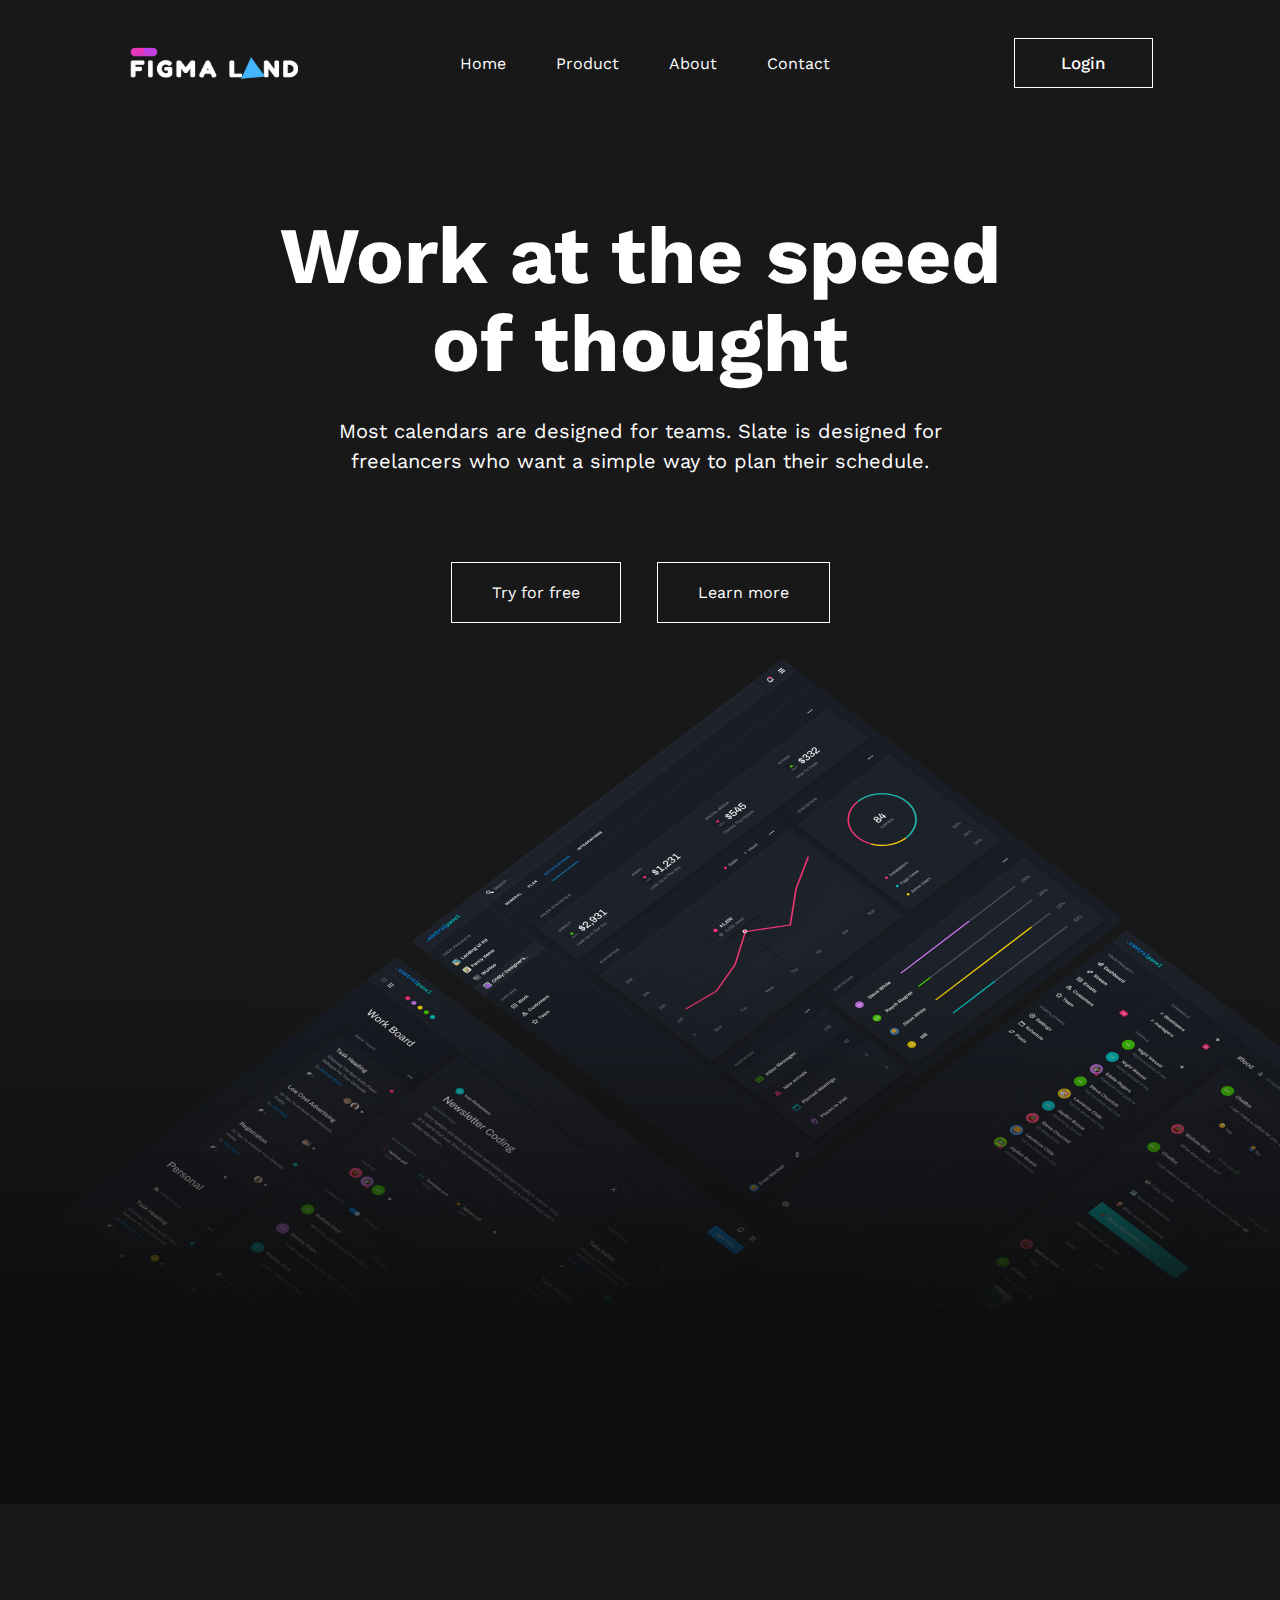
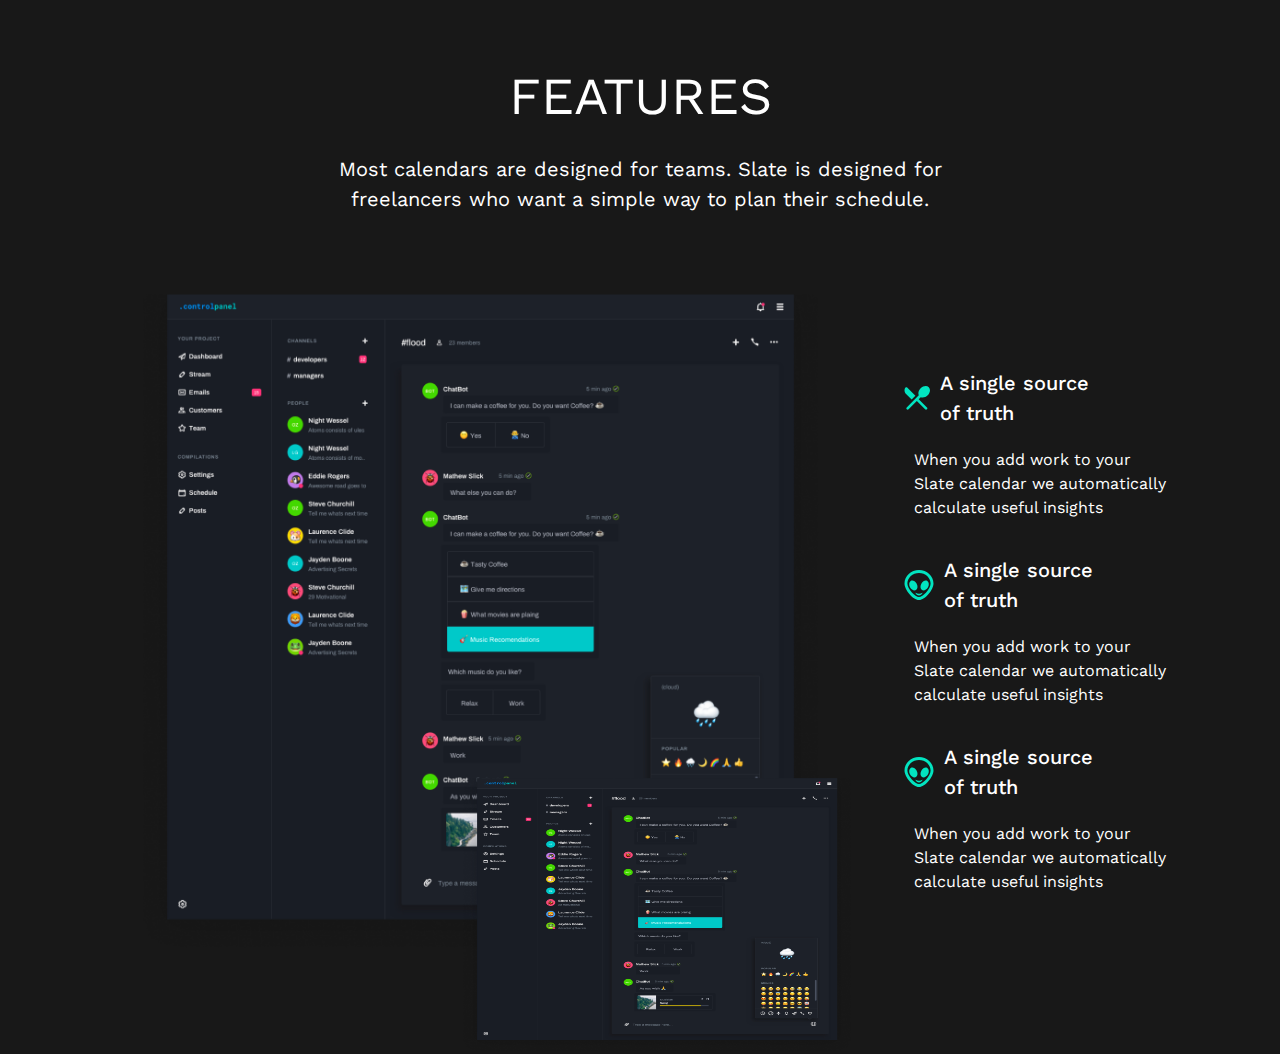
==== lesson-03/index.html @ 3394e448 "Add lesson 3" ====
<!DOCTYPE html>
<html lang="en">
  <head>
    <meta charset="UTF-8" />
    <meta name="viewport" content="width=device-width, initial-scale=1.0" />
    <title>Макет 1</title>
    <link rel="stylesheet" href="./styles/index.css" />
  </head>
  <body>
    <header class="header">
      <div class="header__inner">
        <img class="logo" src="./images/logo.svg" alt="Логотип" />
        <nav class="header__nav">
          <ul class="header__list">
            <li class="header__item">
              <a href="#" class="header__link"> Home </a>
            </li>
            <li class="header__item">
              <a href="#" class="header__link"> Product </a>
            </li>
            <li class="header__item">
              <a href="#" class="header__link"> About </a>
            </li>
            <li class="header__item">
              <a href="#" class="header__link"> Contact </a>
            </li>
          </ul>
        </nav>
        <button class="header__button button button--small">Login</button>
      </div>
    </header>
    <main>
      <section class="welcome-section">
        <h1 class="welcome-section__title">
          Work at the speed <br />
          of thought
        </h1>
        <p class="welcome-section__subtitle">
          Most calendars are designed for teams. Slate is designed for <br />
          freelancers who want a simple way to plan their schedule.
        </p>
        <div class="welcome-section__links">
          <a href="#" class="welcome-section__link button button--large">
            Try for free
          </a>
          <a href="#" class="welcome-section__link button button--large">
            Learn more
          </a>
        </div>
        <img src="./images/screens.png" alt="Графики" class="welcome-section__img" />
        <div class="welcome-section__gradient">
      </section>
      <section class="features-section">
        <h2 class="features-section__title section__title">
          features
        </h2>
        <p class="features-section__subtitle section__subtitle">
          Most calendars are designed for teams. Slate is designed for <br>
          freelancers who want a simple way to plan their schedule.
        </p>
        <div class="flex justify-center">
          <div class="features-section__content">
            <div class="features-section__images">
              <img src="./images/panel.png" alt="Панель инструментов" class="features-section__panel-image">
              <img src="./images/panel.png" alt="График" class="features-section__graphic-image">
            </div>
            <ul class="features-section__list">
              <li class="features-section__list-item">
                <h3 class="features-section__list-title">
                  <div class="flex align-center">
                    <svg width="26" height="24" viewBox="0 0 26 24" fill="none" xmlns="http://www.w3.org/2000/svg">
                      <path d="M7.64636 13.6089L11.4197 9.83554L3.16636 1.59554C2.52636 0.955542 1.41969 1.12888 1.01969 1.95554C0.073024 3.94221 0.419691 6.38221 2.05969 8.03554L7.64636 13.6089ZM16.6864 11.1955C18.7264 12.1422 21.593 11.4755 23.713 9.35554C26.2597 6.80887 26.753 3.15554 24.793 1.19554C22.8464 -0.751124 19.193 -0.271124 16.633 2.27554C14.513 4.39554 13.8464 7.26221 14.793 9.30221L2.71302 21.3822C2.46372 21.6315 2.32366 21.9696 2.32366 22.3222C2.32366 22.6748 2.46372 23.0129 2.71302 23.2622C2.96233 23.5115 3.30046 23.6516 3.65302 23.6516C4.00559 23.6516 4.34372 23.5115 4.59302 23.2622L12.8464 15.0355L21.0864 23.2755C21.2098 23.399 21.3563 23.4969 21.5176 23.5637C21.6789 23.6305 21.8518 23.6649 22.0264 23.6649C22.2009 23.6649 22.3738 23.6305 22.5351 23.5637C22.6964 23.4969 22.8429 23.399 22.9664 23.2755C23.0898 23.1521 23.1877 23.0055 23.2545 22.8443C23.3213 22.683 23.3557 22.5101 23.3557 22.3355C23.3557 22.161 23.3213 21.9881 23.2545 21.8268C23.1877 21.6655 23.0898 21.519 22.9664 21.3955L14.7264 13.1555L16.6864 11.1955Z" fill="#02E4C0"/>
                    </svg>
                    <span>A single source <br> of truth</span>
                  </div>
                </h3>
                <p class="features-section__list-text">
                  When you add work to your 
                  Slate calendar we automatically 
                  calculate useful insights 
                </p>
              </li>
              <li class="features-section__list-item">
                <h3 class="features-section__list-title">
                  <div class="flex align-center">
                    <svg width="30" height="30" viewBox="0 0 30 30" fill="none" xmlns="http://www.w3.org/2000/svg">
                      <path d="M12.5495 13.395C14.0285 15.855 13.811 18.75 12.042 19.92C10.273 21.06 7.634 19.995 6.1405 17.535C4.6615 15.075 4.8935 12.15 6.6625 11.01C8.4315 9.87 11.0705 10.935 12.5495 13.395ZM15 23.625C17.9 23.625 18.625 22.5 18.625 22.5C18.625 22.5 17.9 25.5 15 25.5C12.1 25.5 11.375 22.545 11.375 22.5C11.375 22.5 12.1 23.625 15 23.625ZM23.3375 11.01C25.1065 12.15 25.3385 15.075 23.8595 17.535C22.366 19.995 19.727 21.06 17.958 19.92C16.189 18.75 15.9715 15.855 17.4505 13.395C18.9295 10.935 21.5685 9.87 23.3375 11.01ZM15 27C18.625 27 26.6 19.29 26.6 13.5C26.6 7.71 21.3945 3 15 3C8.6055 3 3.4 7.71 3.4 13.5C3.4 19.29 11.375 27 15 27ZM15 0C22.975 0 29.5 6.06 29.5 13.5C29.5 19.62 21.264 30 15 30C8.736 30 0.5 19.62 0.5 13.5C0.5 6.06 7.025 0 15 0Z" fill="#02E4C0"/>
                    </svg>                  
                    <span>A single source <br> of truth</span>
                  </div>
                </h3>
                <p class="features-section__list-text">
                  When you add work to your 
                  Slate calendar we automatically 
                  calculate useful insights 
                </p>
              </li>
              <li class="features-section__list-item">
                <h3 class="features-section__list-title">
                  <div class="flex align-center">
                    <svg width="30" height="30" viewBox="0 0 30 30" fill="none" xmlns="http://www.w3.org/2000/svg">
                      <path d="M12.5495 13.395C14.0285 15.855 13.811 18.75 12.042 19.92C10.273 21.06 7.634 19.995 6.1405 17.535C4.6615 15.075 4.8935 12.15 6.6625 11.01C8.4315 9.87 11.0705 10.935 12.5495 13.395ZM15 23.625C17.9 23.625 18.625 22.5 18.625 22.5C18.625 22.5 17.9 25.5 15 25.5C12.1 25.5 11.375 22.545 11.375 22.5C11.375 22.5 12.1 23.625 15 23.625ZM23.3375 11.01C25.1065 12.15 25.3385 15.075 23.8595 17.535C22.366 19.995 19.727 21.06 17.958 19.92C16.189 18.75 15.9715 15.855 17.4505 13.395C18.9295 10.935 21.5685 9.87 23.3375 11.01ZM15 27C18.625 27 26.6 19.29 26.6 13.5C26.6 7.71 21.3945 3 15 3C8.6055 3 3.4 7.71 3.4 13.5C3.4 19.29 11.375 27 15 27ZM15 0C22.975 0 29.5 6.06 29.5 13.5C29.5 19.62 21.264 30 15 30C8.736 30 0.5 19.62 0.5 13.5C0.5 6.06 7.025 0 15 0Z" fill="#02E4C0"/>
                    </svg>                  
                    <span>A single source <br> of truth</span>
                  </div>
                </h3>
                <p class="features-section__list-text">
                  When you add work to your 
                  Slate calendar we automatically 
                  calculate useful insights 
                </p>
              </li>
            </ul>
          </div>
        </div>
      </section>
    </main>
    <footer></footer>
  </body>
</html>
---- lesson-03/styles/index.css ----
@import url("https://fonts.googleapis.com/css2?family=Work+Sans:wght@400;500&display=swap");
.features-section {
  padding-top: 162px;
}
.features-section__title {
  text-transform: uppercase;
  text-align: center;
}
.features-section__subtitle {
  margin-bottom: 80px;
  text-align: center;
}
.features-section__content {
  display: flex;
}
.features-section__images {
  position: relative;
  width: 752px;
  height: 760px;
  margin-right: 46px;
}
.features-section__panel-image {
  position: absolute;
  left: 28px;
  top: 0;
  width: 696px;
  height: 659px;
}
.features-section__graphic-image {
  position: absolute;
  right: 0;
  bottom: 0;
  width: 400px;
  height: 276px;
}
.features-section__list {
  width: 100%;
  max-width: 270px;
  padding-top: 74px;
}
.features-section__list-title {
  margin-bottom: 20px;
  font-size: 20px;
  line-height: 30px;
  font-weight: 500;
}
.features-section__list-text {
  font-size: 16px;
  line-height: 24px;
  text-align: left;
  padding-left: 10px;
}
.features-section__list-item {
  margin-bottom: 35px;
}
.features-section__list-item svg {
  margin-right: 10px;
}
.features-section__list-item:last-child {
  margin-bottom: 0;
}

.welcome-section {
  position: relative;
  text-align: center;
}
.welcome-section__title {
  margin-bottom: 28px;
  font-size: 80px;
  line-height: 88px;
}

.welcome-section__subtitle {
  margin-bottom: 86px;
  font-size: 20px;
  line-height: 30px;
}

.welcome-section__links {
  display: flex;
  justify-content: center;
  margin-bottom: 36px;
}

.welcome-section__link:first-child {
  margin-right: 36px;
}

.welcome-section__gradient {
  position: absolute;
  width: 100%;
  height: 550px;
  left: 0;
  bottom: 0;
  background: linear-gradient(180deg, rgba(0, 0, 0, 0) 0%, #0e0e0e 66.15%);
}

.header {
  display: flex;
  justify-content: center;
  padding-top: 34px;
  margin-bottom: 120px;
  background-color: var(--bg-color);
}
.header__inner {
  display: flex;
  align-items: center;
}
.header__nav {
  margin-right: 174px;
}
.header__list {
  display: flex;
}
.header__item {
  margin-right: 30px;
}
.header__item:last-child {
  margin-right: 0;
}
.header__link {
  padding: 10px;
}

.section__title {
  margin-bottom: 26px;
  font-size: 52px;
  font-weight: 400;
  line-height: 62px;
}
.section__subtitle {
  font-size: 20px;
  line-height: 30px;
}

:root {
  --bg-color: #181818;
}

/* base styles */
body {
  margin: 0;
  font-family: "Work Sans", sans-serif;
  background-color: var(--bg-color);
  color: #fff;
}

ul {
  padding-left: 0;
  margin: 0;
  list-style: none;
}

a {
  color: white;
  text-decoration: none;
}

button {
  font-size: 17px;
  font-weight: 500;
  font-family: "Work Sans", sans-serif;
  outline: none;
  border: none;
}

h1,
h2,
h3,
p {
  margin-top: 0;
  margin-bottom: 0;
}

p {
  font-weight: 400;
}

/* ------------ */
.logo {
  margin-right: 136px;
}

.button {
  border: 1px solid #fff;
  color: #fff;
  background-color: transparent;
}

.button:hover {
  background-color: #4452fe;
  border-color: #4452fe;
}

.button--small {
  padding: 14px 46px;
}

.button--large {
  padding: 20px 40px;
}

.flex {
  display: flex;
}
.flex.justify-center {
  justify-content: center;
}
.flex.align-center {
  align-items: center;
}

.text-center {
  text-align: center;
}/*# sourceMappingURL=index.css.map */
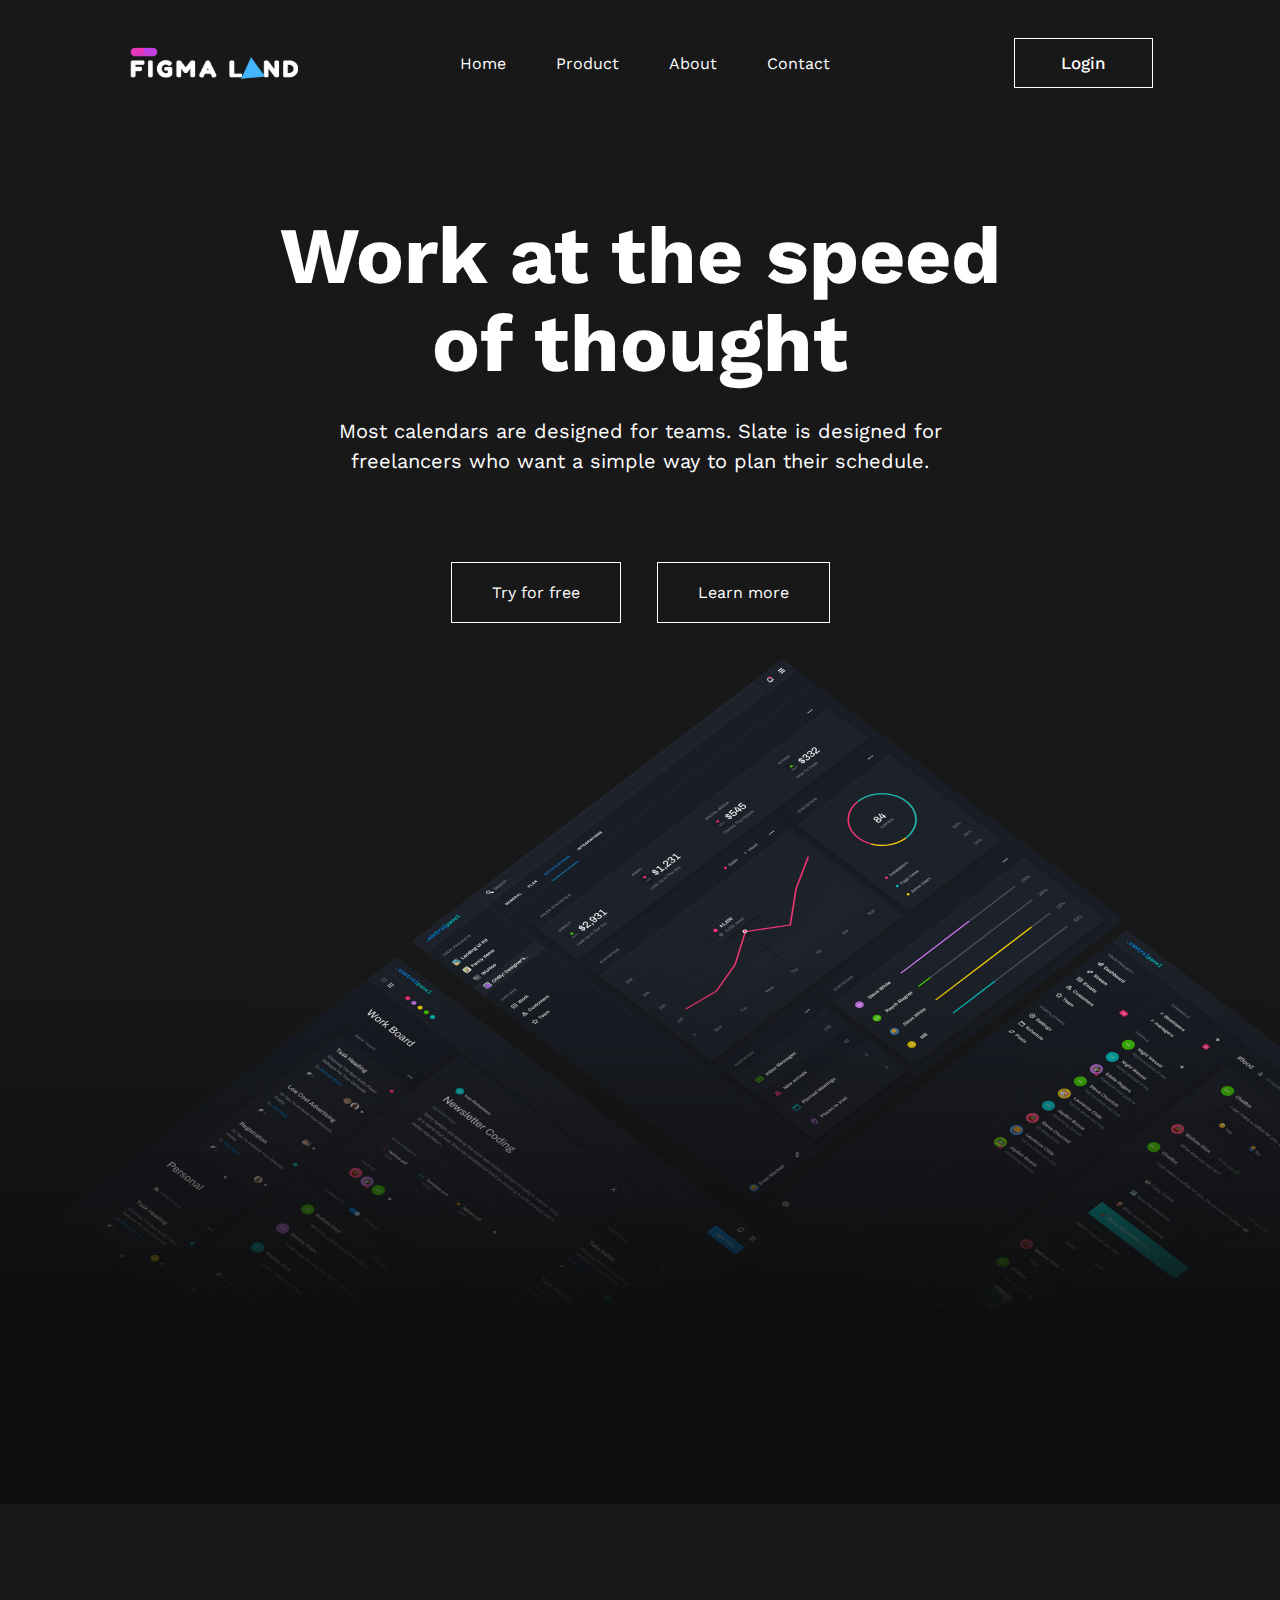
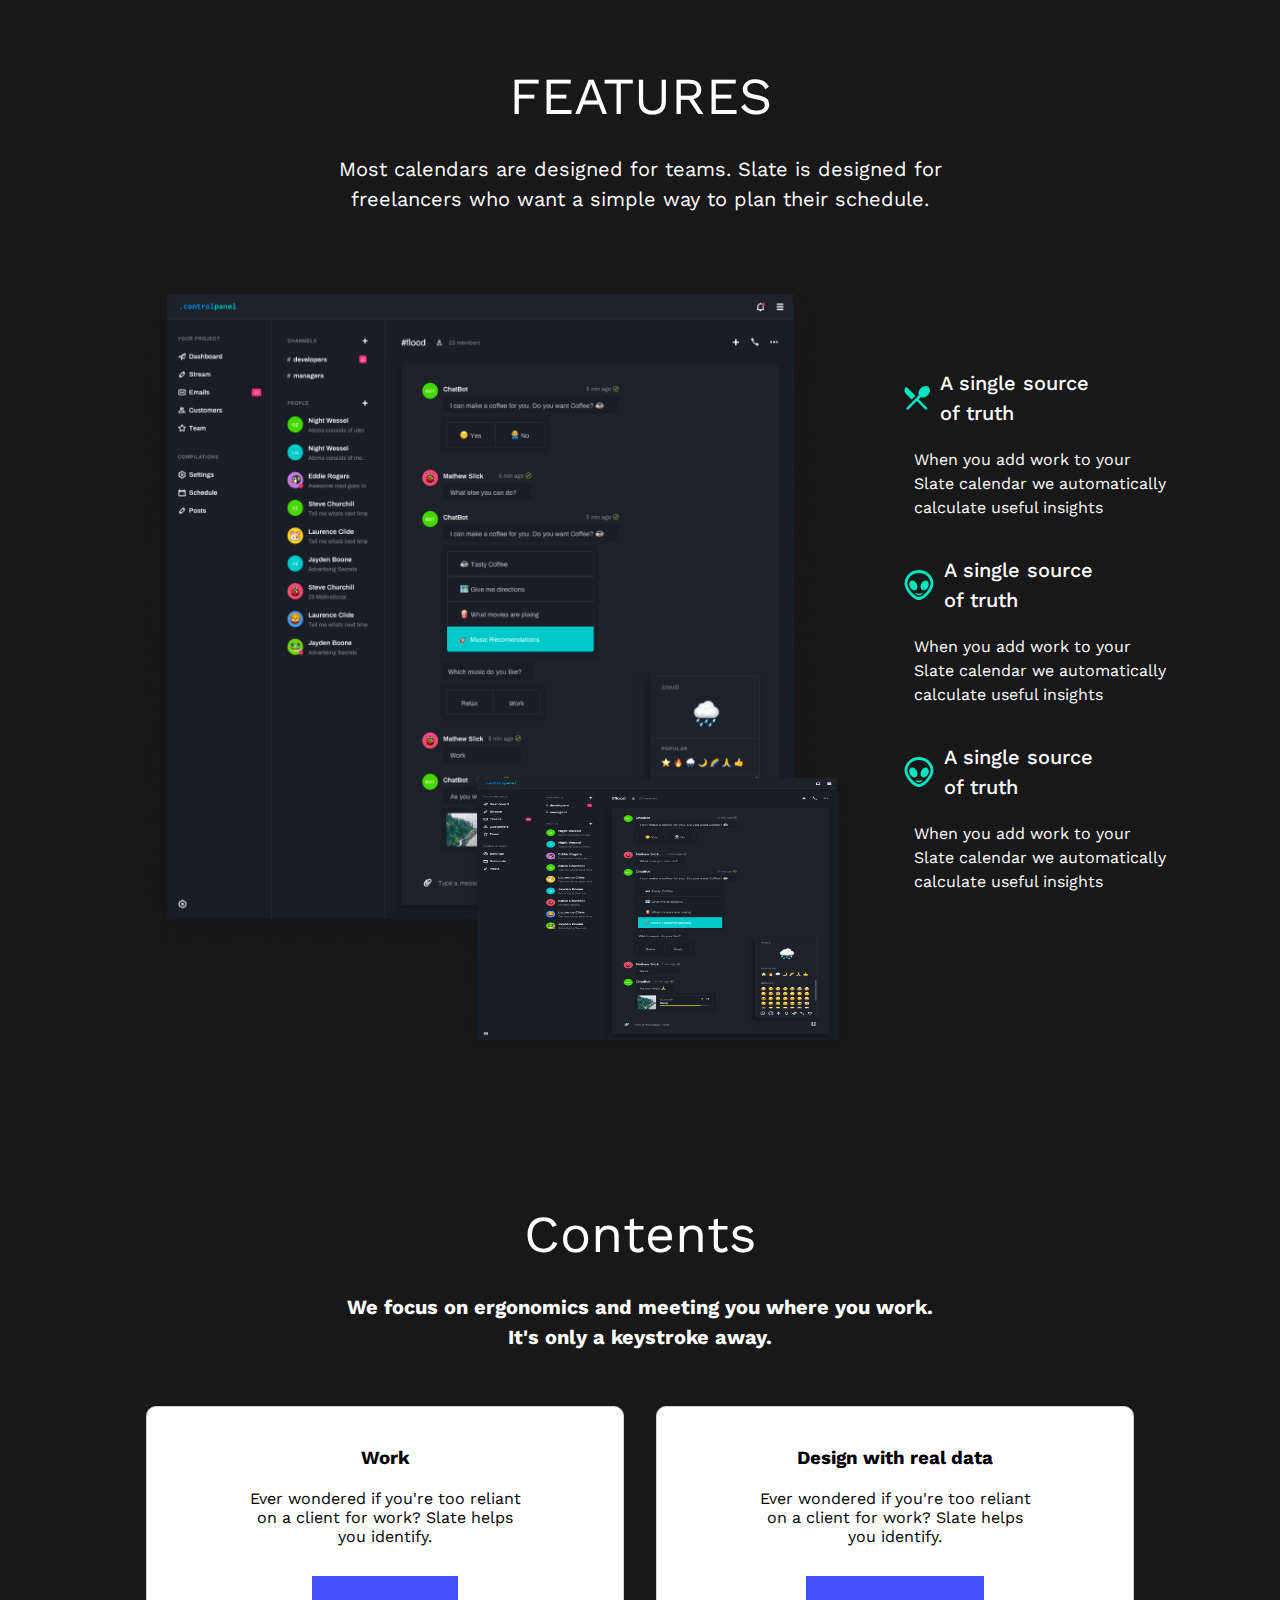
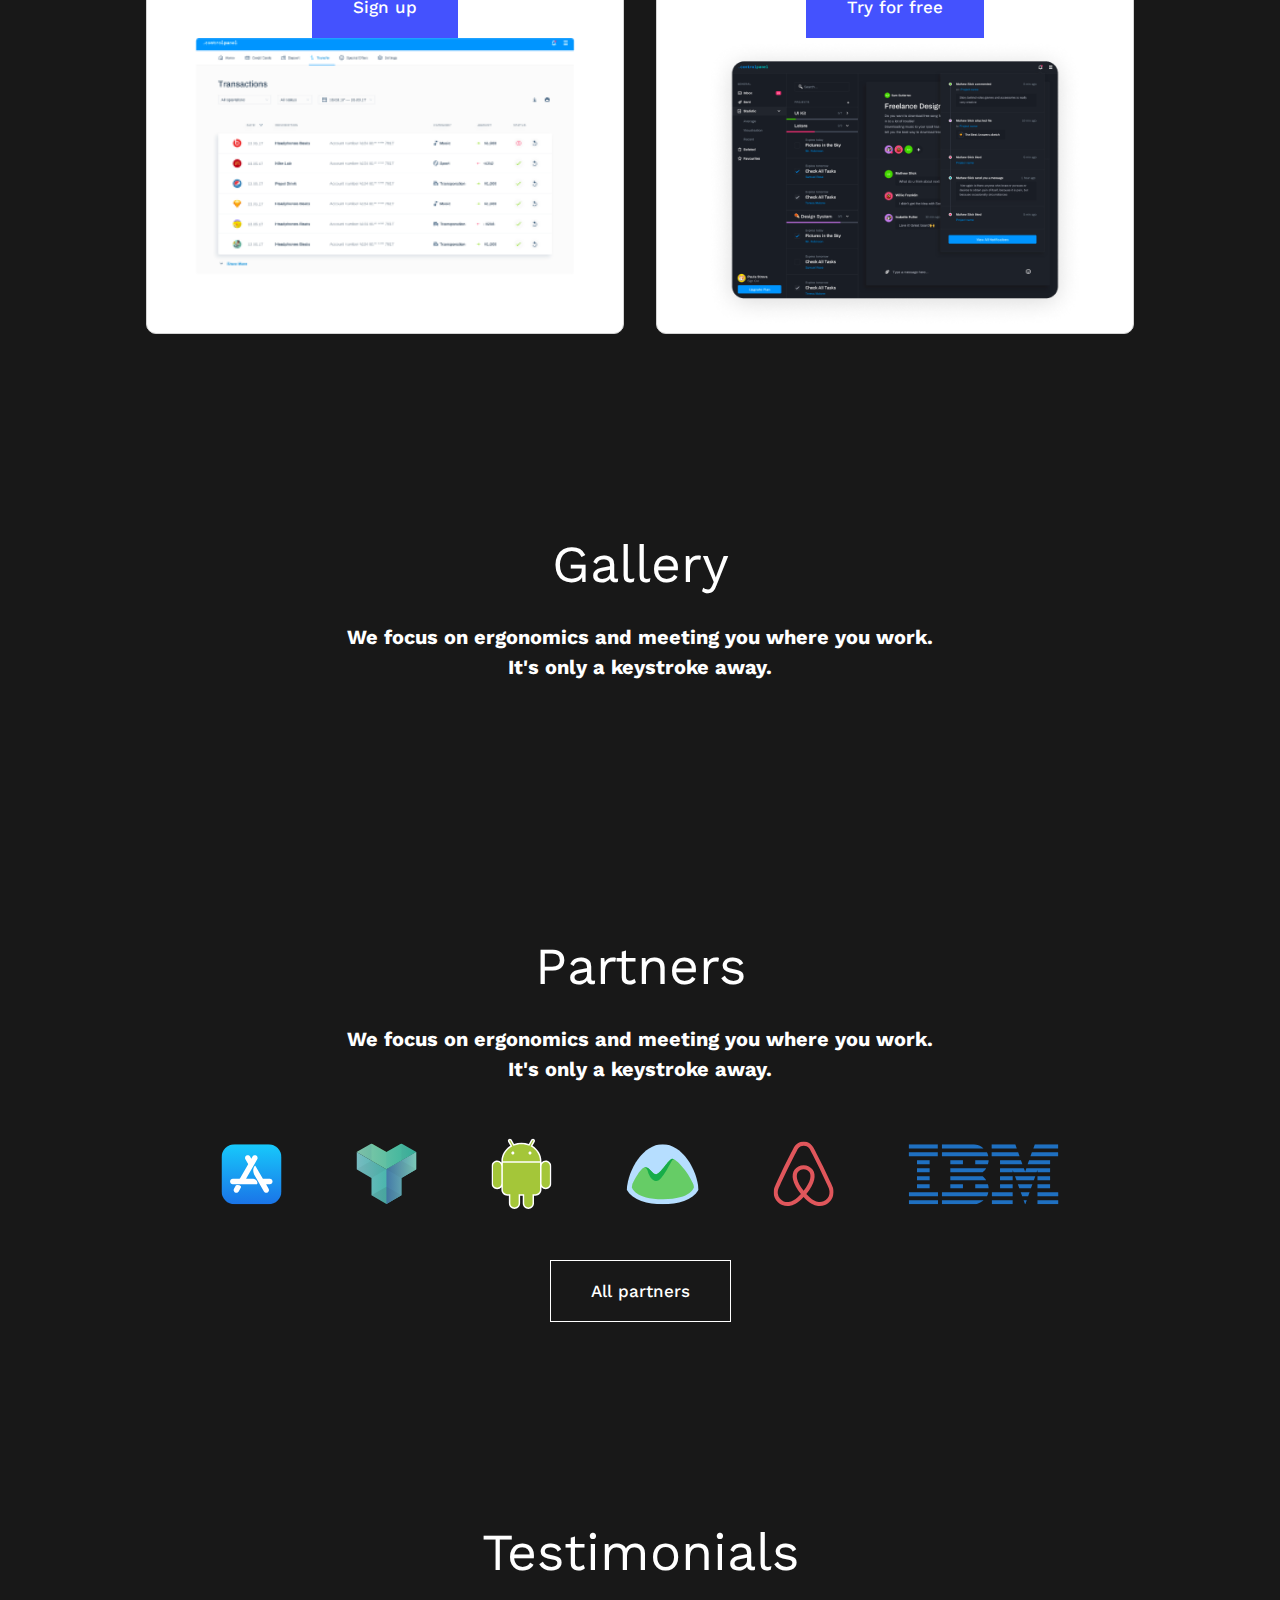
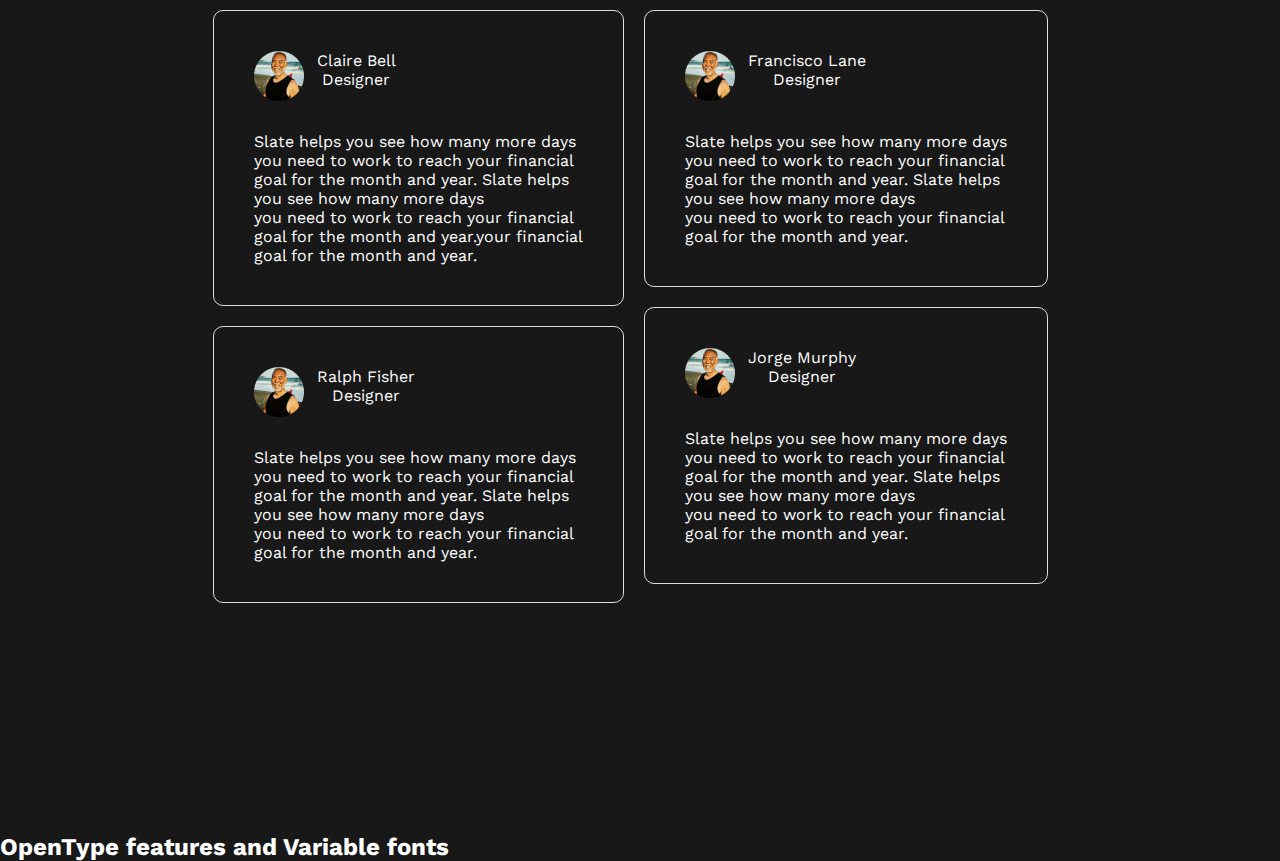
==== commit f2670587: "Add more sections" ====
--- a/lesson-03/index.html
+++ b/lesson-03/index.html
@@ -114,7 +114,183 @@
           </div>
         </div>
       </section>
+      <section class="contents-section">
+        <h1 class="contents-section__title section__title">
+          Contents
+        </h1>
+        <h2 class="contents-section__subtitle section__subtitle">
+          We focus on ergonomics and meeting you where you work. <br>
+          It's only a keystroke away.
+        </h2>
+        <div class="flex justify-center">
+          <div class="contents-section__content">
+            <div class="contents-section__card">
+              <h3 class="contents-section__caption">
+                Work
+              </h3>
+              <p class="contents-section__paragraph">
+                Ever wondered if you're too reliant<br> 
+                on a client for work? Slate helps<br> 
+                you identify.
+              </p>
+              <button class="contents-section__button button button--large">
+                Sign up
+              </button>
+              <img class="contents-section__image" src="./SCREEN MASK.png" alt="Screen" width="380"/>
+            </div>
+            <div class="contents-section__card">
+              <h3 class="contents-section__caption">
+                Design with real data
+              </h3>
+              <p class="contents-section__paragraph">
+                Ever wondered if you're too reliant<br> 
+                on a client for work? Slate helps<br> 
+                you identify.
+              </p>
+              <button class="contents-section__button button button--large">
+                Try for free
+              </button>
+              <img class="contents-section__image" src="./Boards Notifications.png" alt="Screen" width="380"/>
+            </div>
+          </div>
+        </div>
+      </section>
+      <section class="gallery-section">
+        <div class="gallery-section__content">
+          <h1 class="gallery-section__title section__title">
+            Gallery
+          </h1>
+          <h2 class="gallery-section__subtitle section__subtitle">
+            We focus on ergonomics and meeting you where you work.<br>
+            It's only a keystroke away.
+          </h2>
+  
+        </div>
+      </section>
+      <section class="partners-section">
+        <div class="partners-section__content">
+          <h1 class="partners-section__title section__title">
+            Partners
+          </h1>
+          <h2 class="partners-section__subtitle section__subtitle">
+            We focus on ergonomics and meeting you where you work.<br>
+            It's only a keystroke away.
+          </h2>
+          <div class="partners-section__brands">
+            <img src="./images/brands/logos_apple-app-store.svg" alt="apple" class="partners-section__logos">
+            <img src="./images/brands/logos_apiary.svg" alt="apiary" class="partners-section__logos">
+            <img src="./images/brands/logos_android-icon.svg" alt="android" class="partners-section__logos">
+            <img src="./images/brands/logos_basecamp.svg" alt="basecamp" class="partners-section__logos">
+            <img src="./images/brands/logos_airbnb.svg" alt="airbnb" class="partners-section__logos">
+            <img src="./images/brands/logos_ibm.svg" alt="ibm" class="partners-section__logos">
+          </div>
+          <button class="partners-section__button button button--large">
+            All partners
+          </button>
+        </div>
+      </section>
+      <section class="testimonials-section">
+        <div class="testimonials-section__content">
+          <h1 class="testimonials-section__title section__title">
+            Testimonials
+          </h1>
+          <div class="testimonials-section__container">
+              <div class="testimonials-section__block">
+                <div class="testimonials-section__card">
+                  <div class="testimonials-section__card--main-info">
+                    <img src="./images/testimonials/Ellipse 2.png" alt="" class="testimonials-section__card--avatar">
+                    <div class="testimonials-section__card--info">
+                      <a href="" class="testimoials-section__card--name">Claire Bell</a>
+                      <p class="testimoials-section__card--position">Designer</p>
+                    </div>  
+                  </div>
+  
+                  <p class="testimonials-section__card--text">
+                    Slate helps you see how many more days <br>
+                    you need to work to reach your financial<br>
+                    goal for the month and year. Slate helps<br>
+                    you see how many more days<br>
+                    you need to work to reach your financial<br>
+                    goal for the month and year.your financial<br>
+                    goal for the month and year.<br>
+                  </p>
+                </div>
+                <div class="testimonials-section__card">
+                  <div class="testimonials-section__card--main-info">
+                    <img src="./images/testimonials/Ellipse 2.png" alt="" class="testimonials-section__card--avatar">
+                    <div class="testimonials-section__card--info">
+                      <a href="" class="testimoials-section__card--name">Ralph Fisher</a>
+                      <p class="testimoials-section__card--position">Designer</p>
+                    </div>  
+                  </div>
+  
+                  <p class="testimonials-section__card--text">
+                    Slate helps you see how many more days <br>
+                    you need to work to reach your financial<br>
+                    goal for the month and year. Slate helps<br>
+                    you see how many more days<br>
+                    you need to work to reach your financial<br>
+                    goal for the month and year.<br>
+                  </p>
+                </div>
+              </div>
+              <div class="testimonials-section__block">
+                <div class="testimonials-section__card">
+                  <div class="testimonials-section__card--main-info">
+                    <img src="./images/testimonials/Ellipse 2.png" alt="" class="testimonials-section__card--avatar">
+                    <div class="testimonials-section__card--info">
+                      <a href="" class="testimoials-section__card--name">Francisco Lane</a>
+                      <p class="testimoials-section__card--position">Designer</p>
+                    </div>  
+                  </div>
+  
+                  <p class="testimonials-section__card--text">
+                    Slate helps you see how many more days <br>
+                    you need to work to reach your financial<br>
+                    goal for the month and year. Slate helps<br>
+                    you see how many more days<br>
+                    you need to work to reach your financial<br>
+                    goal for the month and year.<br>
+                  </p>
+                </div>
+                <div class="testimonials-section__card">
+                  <div class="testimonials-section__card--main-info">
+                    <img src="./images/testimonials/Ellipse 2.png" alt="" class="testimonials-section__card--avatar">
+                    <div class="testimonials-section__card--info">
+                      <a href="" class="testimoials-section__card--name">Jorge Murphy</a>
+                      <p class="testimoials-section__card--position">Designer</p>
+                    </div>  
+                  </div>
+  
+                  <p class="testimonials-section__card--text">
+                    Slate helps you see how many more days <br>
+                    you need to work to reach your financial<br>
+                    goal for the month and year. Slate helps<br>
+                    you see how many more days<br>
+                    you need to work to reach your financial<br>
+                    goal for the month and year.<br>
+                  </p>
+                </div>
+              </div>
+          </div>  
+        </div>
+      </section>
+      <section class="prototyping-section">
+        <div class="prototyping-section__content">
+          <div class="prototyping-section__content-left">
+
+          </div>
+          <div class="prototyping-section__content-right">
+            <h2 class="prototyping-section__subtitle">OpenType features 
+              and Variable fonts</h2>
+
+          </div>
+
+        </div>
+      </section>
     </main>
-    <footer></footer>
+    <footer>
+
+    </footer>
   </body>
 </html>
--- a/lesson-03/styles/index.css
+++ b/lesson-03/styles/index.css
@@ -1,63 +1,56 @@
 @import url("https://fonts.googleapis.com/css2?family=Work+Sans:wght@400;500&display=swap");
-.features-section {
-  padding-top: 162px;
-}
-.features-section__title {
-  text-transform: uppercase;
-  text-align: center;
-}
-.features-section__subtitle {
-  margin-bottom: 80px;
-  text-align: center;
-}
-.features-section__content {
-  display: flex;
-}
-.features-section__images {
-  position: relative;
-  width: 752px;
-  height: 760px;
-  margin-right: 46px;
-}
-.features-section__panel-image {
-  position: absolute;
-  left: 28px;
-  top: 0;
-  width: 696px;
-  height: 659px;
-}
-.features-section__graphic-image {
-  position: absolute;
-  right: 0;
-  bottom: 0;
-  width: 400px;
-  height: 276px;
-}
-.features-section__list {
-  width: 100%;
-  max-width: 270px;
-  padding-top: 74px;
-}
-.features-section__list-title {
-  margin-bottom: 20px;
+.header {
+  display: flex;
+  justify-content: center;
+  padding-top: 34px;
+  margin-bottom: 120px;
+  background-color: var(--bg-color);
+}
+.header__inner {
+  display: flex;
+  align-items: center;
+}
+.header__nav {
+  margin-right: 174px;
+}
+.header__list {
+  display: flex;
+}
+.header__item {
+  margin-right: 30px;
+}
+.header__item:last-child {
+  margin-right: 0;
+}
+.header__link {
+  padding: 10px;
+}
+
+.button {
+  border: 1px solid #fff;
+  color: #fff;
+  background-color: transparent;
+}
+.button:hover {
+  background-color: #4452fe;
+  border-color: #4452fe;
+}
+.button--small {
+  padding: 14px 46px;
+}
+.button--large {
+  padding: 20px 40px;
+}
+
+.section__title {
+  margin-bottom: 26px;
+  font-size: 52px;
+  font-weight: 400;
+  line-height: 62px;
+}
+.section__subtitle {
   font-size: 20px;
   line-height: 30px;
-  font-weight: 500;
-}
-.features-section__list-text {
-  font-size: 16px;
-  line-height: 24px;
-  text-align: left;
-  padding-left: 10px;
-}
-.features-section__list-item {
-  margin-bottom: 35px;
-}
-.features-section__list-item svg {
-  margin-right: 10px;
-}
-.features-section__list-item:last-child {
-  margin-bottom: 0;
 }
 
 .welcome-section {
@@ -69,13 +62,11 @@
   font-size: 80px;
   line-height: 88px;
 }
-
 .welcome-section__subtitle {
   margin-bottom: 86px;
   font-size: 20px;
   line-height: 30px;
 }
-
 .welcome-section__links {
   display: flex;
   justify-content: center;
@@ -95,42 +86,188 @@
   background: linear-gradient(180deg, rgba(0, 0, 0, 0) 0%, #0e0e0e 66.15%);
 }
 
-.header {
-  display: flex;
-  justify-content: center;
-  padding-top: 34px;
-  margin-bottom: 120px;
-  background-color: var(--bg-color);
-}
-.header__inner {
-  display: flex;
-  align-items: center;
-}
-.header__nav {
-  margin-right: 174px;
-}
-.header__list {
-  display: flex;
-}
-.header__item {
-  margin-right: 30px;
-}
-.header__item:last-child {
-  margin-right: 0;
-}
-.header__link {
-  padding: 10px;
-}
-
-.section__title {
-  margin-bottom: 26px;
-  font-size: 52px;
-  font-weight: 400;
-  line-height: 62px;
-}
-.section__subtitle {
+.features-section {
+  padding-top: 162px;
+}
+.features-section__title {
+  text-transform: uppercase;
+  text-align: center;
+}
+.features-section__subtitle {
+  margin-bottom: 80px;
+  text-align: center;
+}
+.features-section__content {
+  display: flex;
+}
+.features-section__images {
+  position: relative;
+  width: 752px;
+  height: 760px;
+  margin-right: 46px;
+}
+.features-section__panel-image {
+  position: absolute;
+  left: 28px;
+  top: 0;
+  width: 696px;
+  height: 659px;
+}
+.features-section__graphic-image {
+  position: absolute;
+  right: 0;
+  bottom: 0;
+  width: 400px;
+  height: 276px;
+}
+.features-section__list {
+  width: 100%;
+  max-width: 270px;
+  padding-top: 74px;
+}
+.features-section__list-title {
+  margin-bottom: 20px;
   font-size: 20px;
   line-height: 30px;
+  font-weight: 500;
+}
+.features-section__list-text {
+  font-size: 16px;
+  line-height: 24px;
+  text-align: left;
+  padding-left: 10px;
+}
+.features-section__list-item {
+  margin-bottom: 35px;
+}
+.features-section__list-item svg {
+  margin-right: 10px;
+}
+.features-section__list-item:last-child {
+  margin-bottom: 0;
+}
+
+.contents-section {
+  padding-top: 150px;
+}
+.contents-section__title {
+  text-align: center;
+}
+.contents-section__subtitle {
+  margin-bottom: 54px;
+  text-align: center;
+}
+.contents-section__content {
+  display: flex;
+}
+.contents-section__caption {
+  margin-top: 40px;
+  margin-bottom: 20px;
+  text-align: center;
+}
+.contents-section__card {
+  border-radius: 10px;
+  width: 476px;
+  text-align: center;
+  border: 1px solid #D3D3D3;
+  color: #000;
+  background-color: white;
+}
+.contents-section__card:last-child {
+  margin-left: 32px;
+}
+.contents-section__paragraph {
+  margin-bottom: 30px;
+  text-align: center;
+}
+.contents-section__button {
+  border: 1px solid #fff;
+  color: #fff;
+  background-color: transparent;
+  background-color: #4452fe;
+  border-color: #4452fe;
+  margin-bottom: 30;
+}
+.gallery-section {
+  padding-top: 200px;
+}
+.gallery-section__title {
+  text-align: center;
+}
+.gallery-section__subtitle {
+  margin-bottom: 54px;
+  text-align: center;
+}
+
+.partners-section {
+  padding-top: 200px;
+  text-align: center;
+}
+.partners-section__title {
+  text-align: center;
+}
+.partners-section__subtitle {
+  margin-bottom: 54px;
+  text-align: center;
+}
+.partners-section__brands {
+  display: flex;
+  justify-content: center;
+  flex-wrap: wrap;
+  margin-bottom: 50px;
+}
+.partners-section__logos {
+  margin-right: 74px;
+}
+.partners-section__logos:last-child {
+  margin-right: 0;
+}
+
+.testimonials-section {
+  padding-top: 200px;
+  text-align: center;
+}
+.testimonials-section__title {
+  text-align: center;
+}
+.testimonials-section__container {
+  display: flex;
+  flex-direction: row;
+  justify-content: center;
+}
+.testimonials-section__block {
+  margin-right: 20px;
+}
+
+.testimonials-section__card {
+  padding: 40px;
+  margin-bottom: 20px;
+  border-radius: 10px;
+  border: 1px solid #DEDEDE;
+  background: #181818;
+}
+.testimonials-section__card:last-child {
+  margin-bottom: 0;
+}
+.testimonials-section__card--main-info {
+  display: flex;
+}
+.testimonials-section__card--avatar {
+  margin-right: 13px;
+}
+.testimonials-section__card--name {
+  margin-left: 10px;
+  margin-right: 10px;
+}
+.testimonials-section__card--text {
+  margin-top: 30px;
+  color: #FFF;
+  text-align: left;
+  font-size: 16px;
+}
+
+.prototyping-section {
+  margin-top: 230px;
 }
 
 :root {
@@ -181,25 +318,6 @@
   margin-right: 136px;
 }
 
-.button {
-  border: 1px solid #fff;
-  color: #fff;
-  background-color: transparent;
-}
-
-.button:hover {
-  background-color: #4452fe;
-  border-color: #4452fe;
-}
-
-.button--small {
-  padding: 14px 46px;
-}
-
-.button--large {
-  padding: 20px 40px;
-}
-
 .flex {
   display: flex;
 }
